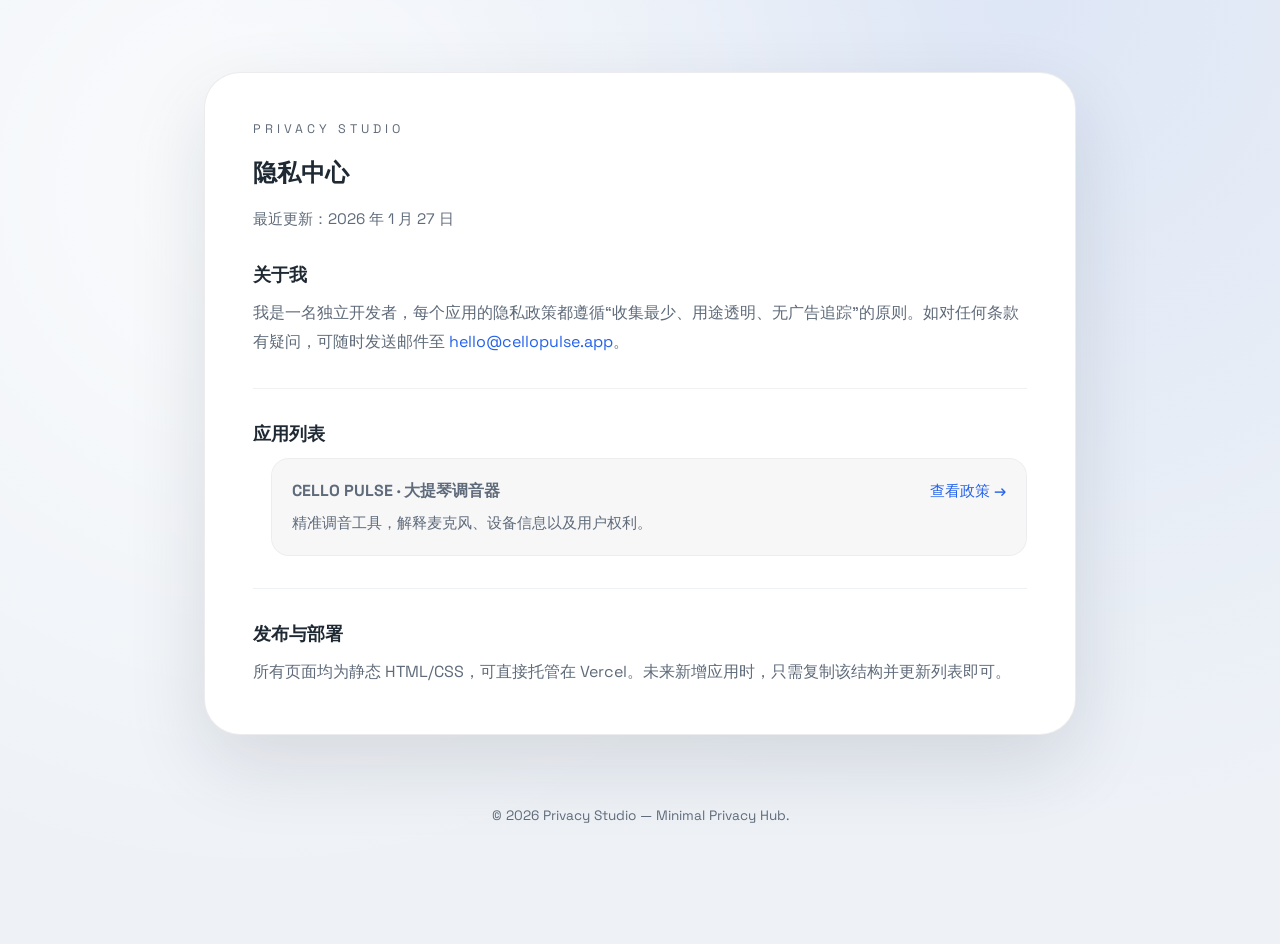
==== index.html @ 46ed3a1e "更新cello隐私" ====
<!DOCTYPE html>
<html lang="zh-CN">
  <head>
    <meta charset="UTF-8" />
    <meta name="viewport" content="width=device-width, initial-scale=1.0" />
    <title>Privacy Hub</title>
    <link rel="preconnect" href="https://fonts.googleapis.com" />
    <link rel="preconnect" href="https://fonts.gstatic.com" crossorigin />
    <link
      href="https://fonts.googleapis.com/css2?family=Space+Grotesk:wght@400;500;600&display=swap"
      rel="stylesheet"
    />
    <link rel="stylesheet" href="./assets/css/main.css" />
  </head>
  <body>
    <div class="page">
      <section class="card policy-card">
        <div class="policy-label">Privacy Studio</div>
        <h1>隐私中心</h1>
        <p class="policy-updated">最近更新：2026 年 1 月 27 日</p>

        <div class="policy-content">
          <div class="policy-block">
            <h2>关于我</h2>
            <p>
              我是一名独立开发者，每个应用的隐私政策都遵循“收集最少、用途透明、无广告追踪”的原则。如对任何条款有疑问，可随时发送邮件至
              <a class="contact-link" href="mailto:hello@cellopulse.app">hello@cellopulse.app</a>。
            </p>
          </div>

          <div class="policy-divider"></div>

          <div class="policy-block">
            <h2>应用列表</h2>
            <ul class="app-list">
              <li class="app-item">
                <div>
                  <strong>CELLO PULSE · 大提琴调音器</strong>
                  <p>精准调音工具，解释麦克风、设备信息以及用户权利。</p>
                </div>
                <a href="./cello-pulse.html">查看政策 →</a>
              </li>
            </ul>
          </div>

          <div class="policy-divider"></div>

          <div class="policy-block">
            <h2>发布与部署</h2>
            <p>
              所有页面均为静态 HTML/CSS，可直接托管在 Vercel。未来新增应用时，只需复制该结构并更新列表即可。
            </p>
          </div>
        </div>
      </section>

      <footer class="footer">
        © <span id="year"></span> Privacy Studio — Minimal Privacy Hub.
      </footer>
    </div>
    <script>
      document.getElementById("year").textContent = new Date().getFullYear();
    </script>
  </body>
</html>
---- assets/css/main.css ----
:root {
  --bg: #eef2f7;
  --bg-accent: #dde3ec;
  --card-bg: #ffffff;
  --card-border: rgba(15, 23, 42, 0.08);
  --text: #1f2933;
  --muted: #5f6b7a;
  --accent: #2563eb;
  --accent-soft: rgba(37, 99, 235, 0.1);
  --radius-lg: 28px;
  --radius-md: 18px;
  --radius-sm: 10px;
  --max-width: 920px;
  font-family: "Space Grotesk", "PingFang SC", "Noto Sans SC", sans-serif;
}

* {
  box-sizing: border-box;
}

body {
  margin: 0;
  min-height: 100vh;
  background: radial-gradient(circle at 20% 20%, rgba(255, 255, 255, 0.7), transparent 55%),
    radial-gradient(circle at 80% 0%, rgba(37, 99, 235, 0.08), transparent 60%),
    var(--bg);
  color: var(--text);
}

a {
  color: inherit;
  text-decoration: none;
}

a:hover {
  color: var(--accent);
}

.page {
  width: min(100%, var(--max-width));
  margin: 0 auto;
  padding: 72px 24px 120px;
}

nav {
  display: flex;
  justify-content: space-between;
  align-items: center;
  margin-bottom: 48px;
  font-size: 0.95rem;
  color: var(--muted);
}

.nav-brand {
  letter-spacing: 0.3em;
  text-transform: uppercase;
}

.nav-links {
  display: flex;
  gap: 20px;
}

.card {
  padding: 40px;
  background: var(--card-bg);
  border-radius: var(--radius-lg);
  border: 1px solid var(--card-border);
  box-shadow: 0 20px 60px rgba(15, 23, 42, 0.08);
}

.hero {
  margin-bottom: 48px;
}

.hero h1 {
  font-size: clamp(2rem, 4vw, 3rem);
  margin: 12px 0 10px;
}

.hero p {
  color: var(--muted);
  line-height: 1.7;
}

.app-grid {
  display: grid;
  grid-template-columns: repeat(auto-fit, minmax(260px, 1fr));
  gap: 24px;
}

.tag {
  display: inline-flex;
  align-items: center;
  padding: 6px 16px;
  border-radius: 999px;
  background: var(--accent-soft);
  color: var(--accent);
  font-size: 0.85rem;
  letter-spacing: 0.08em;
}

.section-title {
  font-size: 1.5rem;
  margin-bottom: 20px;
}

.section-text {
  color: var(--muted);
  line-height: 1.75;
}

.details-grid {
  display: grid;
  gap: 16px;
}

.detail-item {
  padding: 22px;
  border-radius: var(--radius-md);
  border: 1px solid rgba(15, 23, 42, 0.04);
  background: rgba(15, 23, 42, 0.015);
}

.detail-item h3 {
  margin: 0 0 8px;
  font-size: 1.1rem;
}

.detail-item p,
.detail-item ul {
  margin: 0;
  color: var(--muted);
  line-height: 1.6;
}

.detail-item ul {
  padding-left: 18px;
}

.table {
  width: 100%;
  border-spacing: 0;
}

.table thead {
  font-size: 0.85rem;
  color: var(--muted);
  text-transform: uppercase;
  letter-spacing: 0.08em;
}

.table th,
.table td {
  padding: 16px 12px;
  text-align: left;
  font-size: 0.95rem;
}

.table tr:not(:last-child) td {
  border-bottom: 1px solid rgba(15, 23, 42, 0.08);
}

.callout {
  padding: 32px;
  border-radius: var(--radius-lg);
  border: 1px solid rgba(37, 99, 235, 0.15);
  background: linear-gradient(145deg, rgba(37, 99, 235, 0.08), rgba(255, 255, 255, 0.9));
}

.callout strong {
  font-size: 1.1rem;
}

.footer {
  margin-top: 72px;
  text-align: center;
  color: var(--muted);
  font-size: 0.85rem;
}

.back-link {
  display: inline-flex;
  align-items: center;
  gap: 6px;
  font-size: 0.95rem;
  color: var(--muted);
  margin-bottom: 24px;
}

.policy-card {
  padding: 48px;
  border-radius: 36px;
  box-shadow: 0 30px 80px rgba(15, 23, 42, 0.12);
}

.policy-label {
  text-transform: uppercase;
  letter-spacing: 0.32em;
  color: var(--muted);
  font-size: 0.78rem;
  margin-bottom: 16px;
}

.policy-updated {
  color: var(--muted);
  margin-top: 8px;
  font-size: 0.95rem;
}

.policy-content {
  margin-top: 32px;
  display: flex;
  flex-direction: column;
  gap: 32px;
}

.policy-block h2 {
  margin: 0 0 12px;
  font-size: 1.15rem;
}

.policy-block p,
.policy-block ul {
  margin: 0;
  color: var(--muted);
  line-height: 1.8;
}

.policy-block ul {
  padding-left: 18px;
}

.policy-divider {
  height: 1px;
  background: rgba(15, 23, 42, 0.06);
}

.contact-link {
  color: var(--accent);
}

.app-list {
  list-style: none;
  margin: 0;
  padding: 0;
  display: flex;
  flex-direction: column;
  gap: 14px;
}

.app-item {
  display: flex;
  flex-wrap: wrap;
  justify-content: space-between;
  gap: 12px;
  padding: 18px 20px;
  border-radius: var(--radius-md);
  background: rgba(15, 23, 42, 0.03);
  border: 1px solid rgba(15, 23, 42, 0.04);
}

.app-item p {
  margin: 4px 0 0;
  color: var(--muted);
  font-size: 0.92rem;
}

.app-item a {
  color: var(--accent);
  font-weight: 500;
  font-size: 0.95rem;
}

@media (max-width: 640px) {
  .page {
    padding: 48px 18px 80px;
  }

  nav {
    flex-direction: column;
    gap: 14px;
  }

  .card {
    padding: 28px;
  }

  .policy-card {
    padding: 32px;
    border-radius: 28px;
  }
}
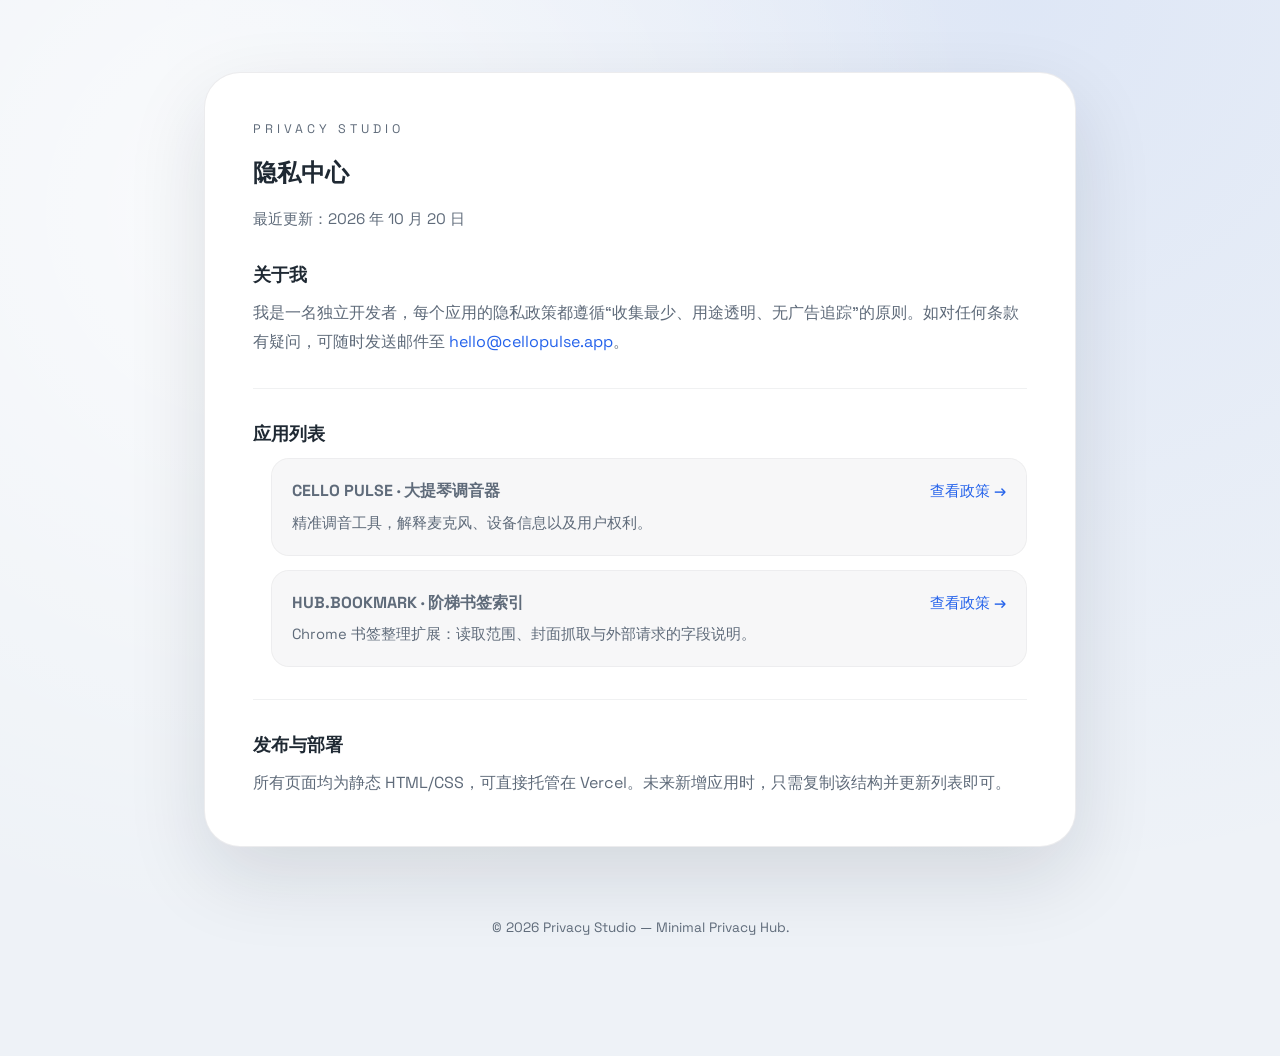
==== commit 3c815754: "新增 Hub.Bookmark 隐私政策页（Chrome 扩展 v0.3.0） - hub-bookmark.html：沿用站内 policy-card 版式，条款对着代码逐条核实   · 权限对照：" ====
--- a/index.html
+++ b/index.html
@@ -17,7 +17,7 @@
       <section class="card policy-card">
         <div class="policy-label">Privacy Studio</div>
         <h1>隐私中心</h1>
-        <p class="policy-updated">最近更新：2026 年 1 月 27 日</p>
+        <p class="policy-updated">最近更新：2026 年 10 月 20 日</p>
 
         <div class="policy-content">
           <div class="policy-block">
@@ -39,6 +39,13 @@
                   <p>精准调音工具，解释麦克风、设备信息以及用户权利。</p>
                 </div>
                 <a href="./cello-pulse.html">查看政策 →</a>
+              </li>
+              <li class="app-item">
+                <div>
+                  <strong>HUB.BOOKMARK · 阶梯书签索引</strong>
+                  <p>Chrome 书签整理扩展：读取范围、封面抓取与外部请求的字段说明。</p>
+                </div>
+                <a href="./hub-bookmark.html">查看政策 →</a>
               </li>
             </ul>
           </div>
--- a/assets/css/main.css
+++ b/assets/css/main.css
@@ -272,6 +272,16 @@
   font-size: 0.95rem;
 }
 
+/* 政策正文里的代码/接口名（chrome.storage.local、og:image 之类） */
+code {
+  font-family: ui-monospace, SFMono-Regular, Menlo, Consolas, monospace;
+  font-size: 0.88em;
+  padding: 1px 5px;
+  border-radius: 6px;
+  background: rgba(15, 23, 42, 0.06);
+  color: var(--text);
+}
+
 @media (max-width: 640px) {
   .page {
     padding: 48px 18px 80px;
